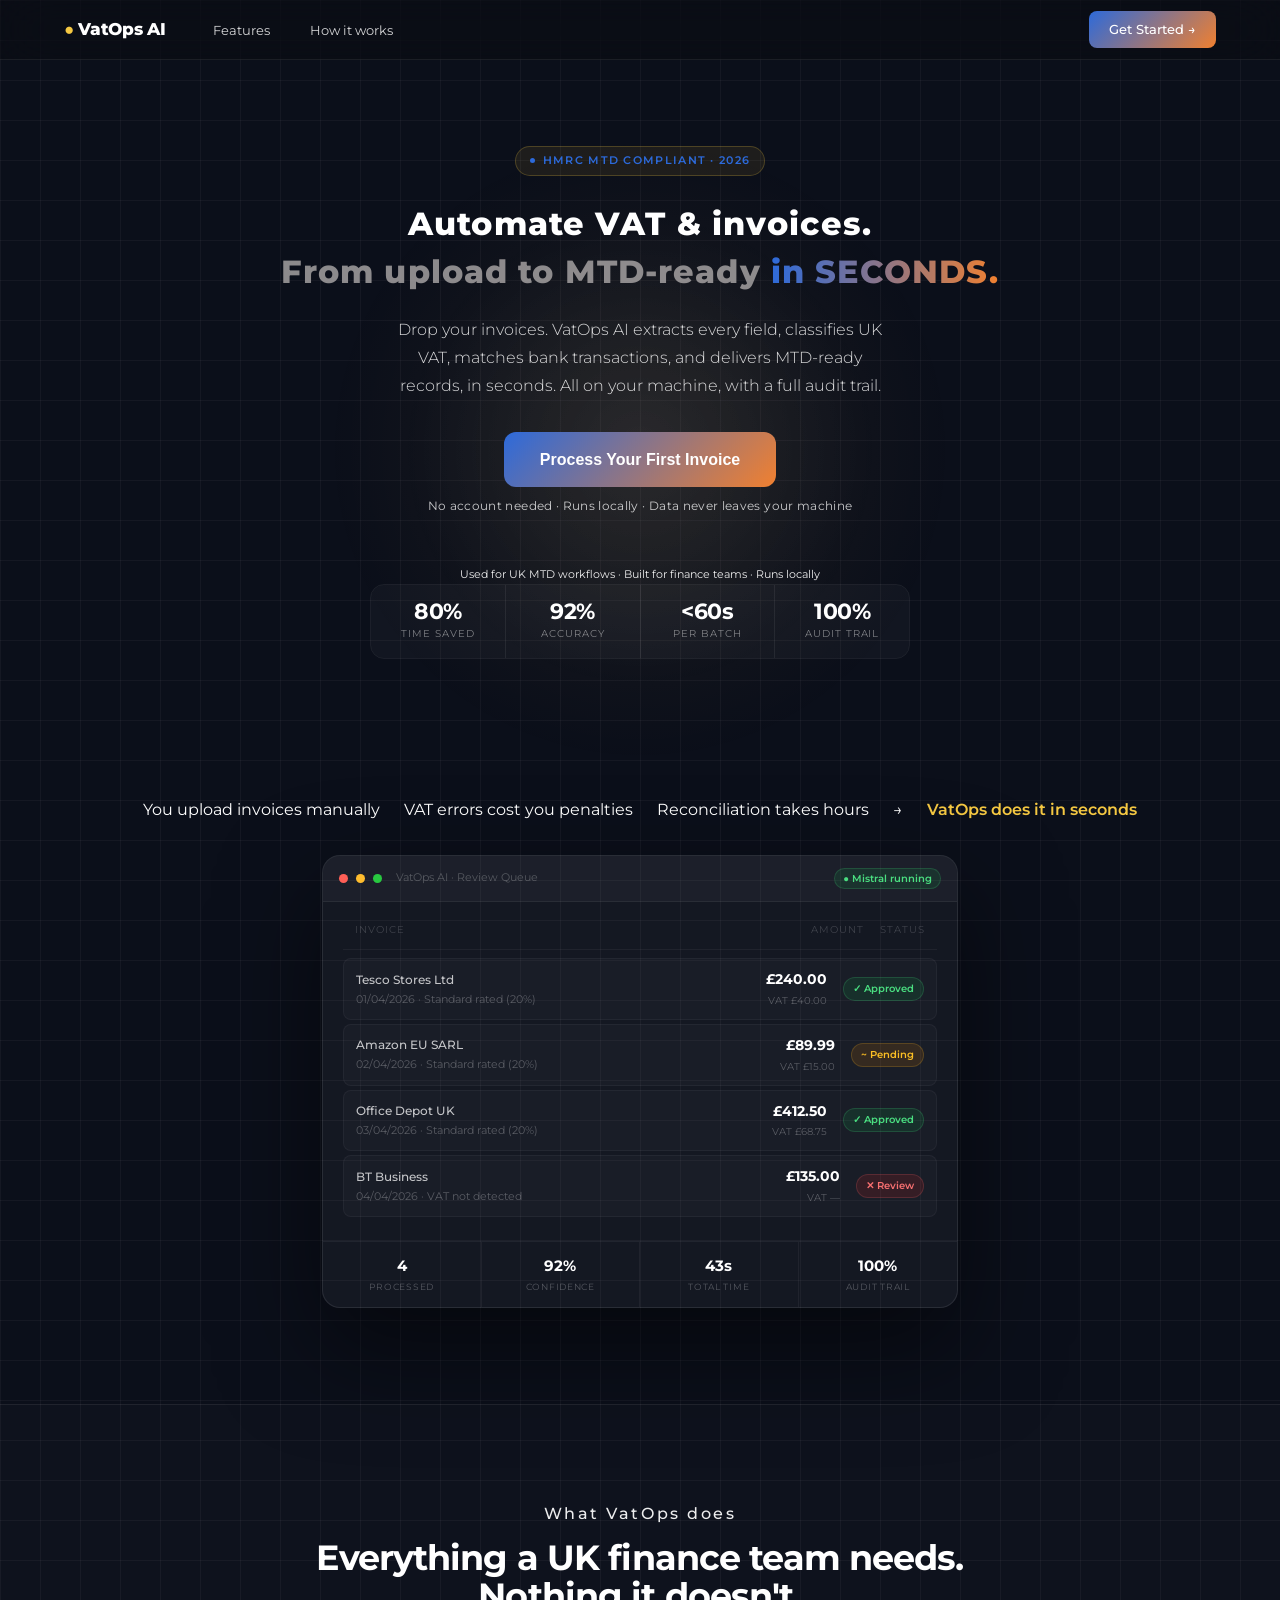
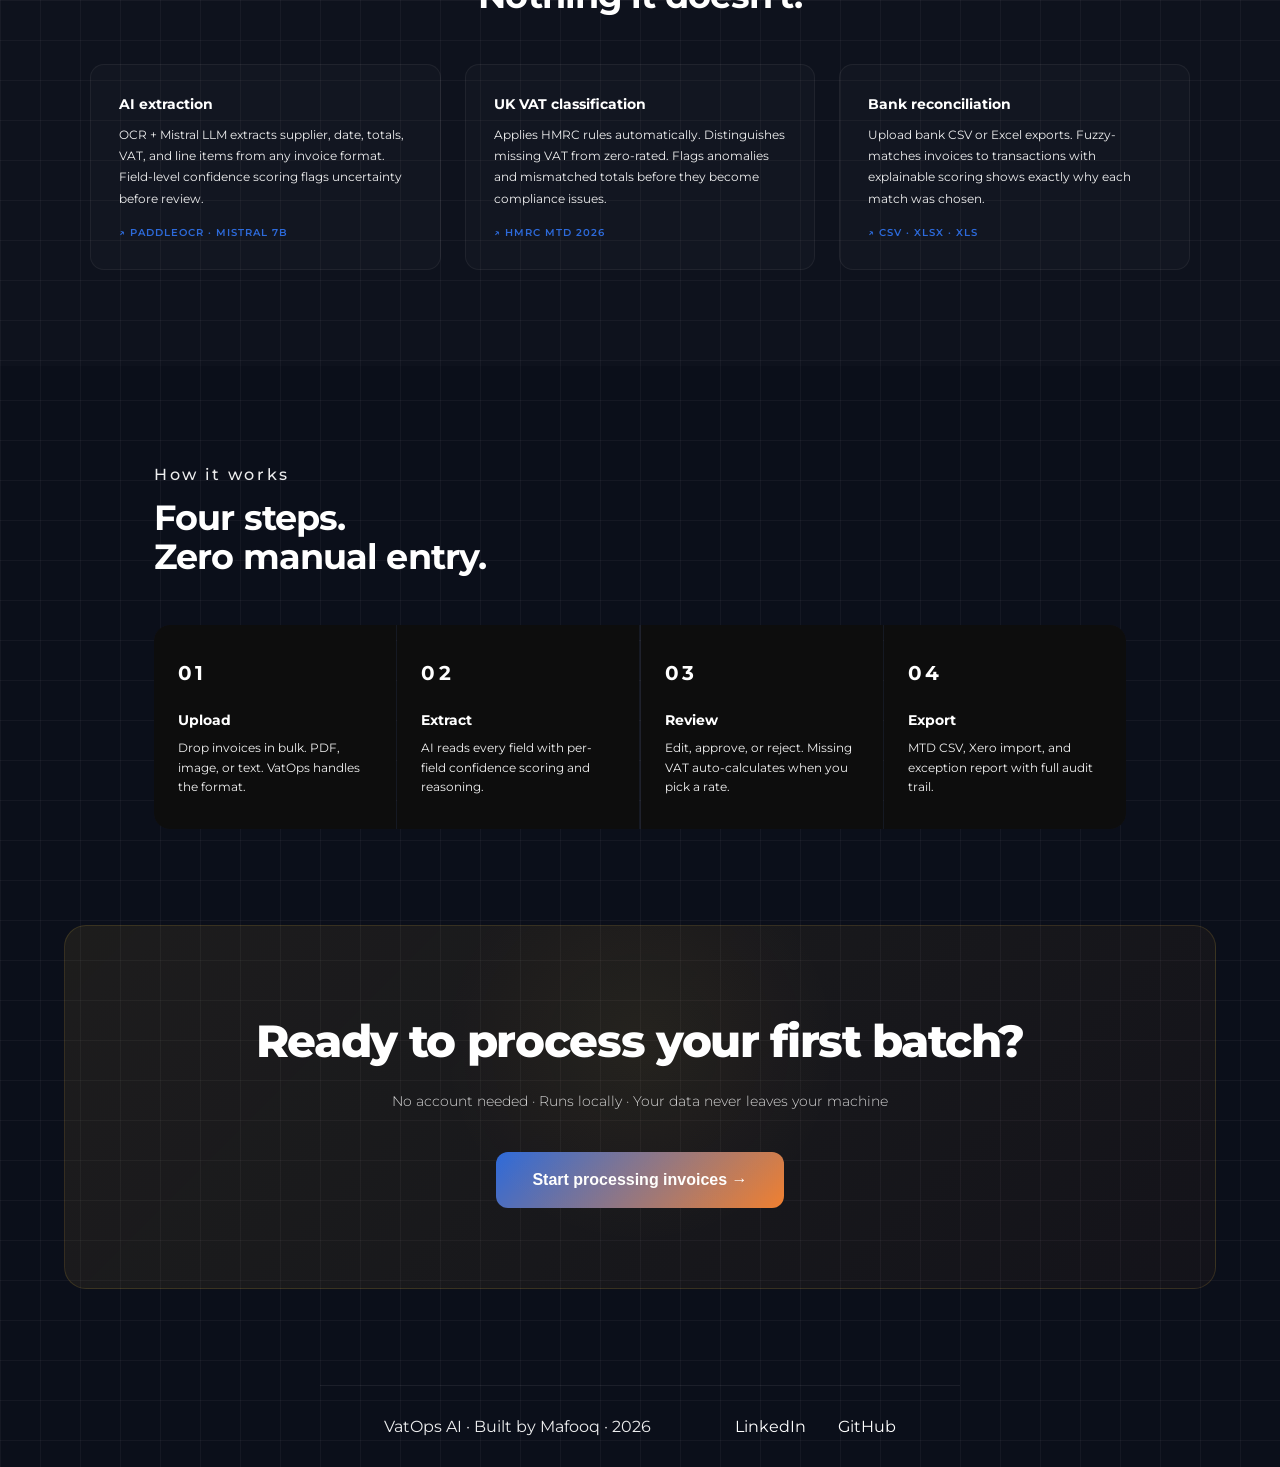
==== landing.html @ 7c0cc1fc "Update CTA links to production URL" ====
<!DOCTYPE html>
<html lang="en">
<head>
<meta charset="UTF-8">
<meta name="viewport" content="width=device-width, initial-scale=1.0">
<title>VatOps AI — UK MTD Invoice Processing</title>
<link rel="preconnect" href="https://fonts.googleapis.com">
<link href="https://fonts.googleapis.com/css2?family=Montserrat:wght@400;600;700;800&family=DM+Sans:wght@300;400;500&display=swap" rel="stylesheet">
<style>
*, *::before, *::after { box-sizing: border-box; margin: 0; padding: 0; }

:root {
    --blue: #2d6ada;
    --orange: #f08030;
    --white: #ffffff;
    --bg: #080808;
    --text-muted: rgba(255, 255, 255, 0.822);
    --text-dim: rgba(240, 182, 182, 0.45);
    --border: rgba(255,255,255,0.07);
    --surface: rgba(255,255,255,0.03);
}

html { scroll-behavior: smooth; }

body {
    font-family: 'Montserrat', sans-serif;
    background: var(--bg);
    color: var(--white);
    overflow-x: hidden;
    line-height: 1.6;
}
.orb {
    position: fixed; border-radius: 50%;
    pointer-events: none; z-index: 0;
    animation: orbdrift 14s ease-in-out infinite alternate;
}
.orb-1 {
    width: 700px; height: 700px;
    background: radial-gradient(circle, rgba(245,200,66,0.07) 0%, transparent 70%);
    top: -200px; right: -100px;
}
.orb-2 {
    width: 500px; height: 500px;
    background: radial-gradient(circle, rgba(80,160,255,0.04) 0%, transparent 70%);
    bottom: -150px; left: -100px;
    animation-delay: 6s; animation-direction: alternate-reverse;
}
@keyframes orbdrift {
    from { transform: translate(0,0) scale(1); }
    to   { transform: translate(25px,15px) scale(1.04); }
}

/* Navbar */
nav {
    position: fixed; top: 0; left: 0; right: 0; z-index: 999;
    height: 60px;
    display: flex; align-items: center;
    padding: 0 4rem;
    background: rgba(8, 8, 8, 0.267);
    backdrop-filter: blur(28px);
    border-bottom: 1px solid var(--border);
}
.nav-logo {
    font-family: 'Montserrat', sans-serif;
    font-size: 1.05rem; font-weight: 800;
    color: var(--white); text-decoration: none;
    letter-spacing: -0.02em;
}
.nav-links {
    display: flex; gap: 2.5rem;
    margin-left: 3rem;
    list-style: none;
}
.nav-links a {
    font-size: 0.82rem; color: var(--text-muted);
    text-decoration: none; transition: color 0.2s;
    position: relative;
}
.nav-links a:hover { color: var(--white); }
.nav-cta {
    margin-left: auto;
    display: inline-flex; align-items: center; gap: 8px;
    font-family: 'Montserrat', sans-serif;
    color: var(--white); text-decoration: none;
    font-size: 0.82rem; font-weight: 500;
    background: linear-gradient(135deg, var(--blue), var(--orange));
    border: none; border-radius: 8px;
    padding: 8px 20px; cursor: pointer;
    transition: background 0.18s, transform 0.15s;
    text-decoration: none;
}
.nav-cta:hover { background: var(--blue); transform: translateY(-1px); }

body {
    background-color: #0b0f1a;
    background-image:
        linear-gradient(rgba(255,255,255,0.04) 1px, transparent 1px),
        linear-gradient(90deg, rgba(255,255,255,0.04) 1px, transparent 1px);
    background-size: 40px 40px;
}
body::before {
    content: "";
    position: fixed;
    inset: 0;
    background: radial-gradient(
        circle at 50% 50%,
        rgba(255, 200, 100, 0.08),
        transparent 40%
    );
    pointer-events: none;
}

@keyframes moveGrid {
    from {
        background-position: 0 0, 0 0;
    }
    to {
        background-position: 50px 50px, 50px 50px;
    }
}

.trust {
    font-size: 0.7rem;
    color: rgba(255,255,255,0.35);
    margin-top: 8px;
}

/* Hero */
.hero {
    position: relative; z-index: 1;
    min-height: 85vh;
    display: flex; flex-direction: column;
    align-items: center; justify-content: center;
    text-align: center;
    padding: 100px 2rem 60px;
    max-width: 900px; margin: 0 auto;
}

body::after {
    content: "";
    position: fixed;
    inset: 0;
    background: radial-gradient(
        600px circle at var(--x, 50%) var(--y, 50%),
        rgba(255,255,255,0.06),
        transparent 40%
    );
    pointer-events: none;
    z-index: 0;
}

.badge {
    display: inline-flex; align-items: center; gap: 8px;
    font-size: 0.68rem; font-weight: 600;
    color: var(--blue); text-transform: uppercase; letter-spacing: 0.12em;
    background: rgba(245,200,66,0.08);
    border: 1px solid rgba(245,200,66,0.22);
    padding: 5px 14px; border-radius: 999px;
    margin-bottom: 1.5rem;
    animation: fadeup 0.5s ease both;
}
.badge-dot {
    width: 5px; height: 5px; border-radius: 50%;
    background: var(--blue);
    animation: pulse 2s ease infinite;
}
@keyframes pulse { 0%,100%{opacity:1} 50%{opacity:0.2} }

h1 {
    font-family: 'Montserrat', sans-serif;
    font-size: clamp(1rem, 6vw, 2rem);
    font-weight: 800; line-height: 1.5;
    letter-spacing: 0.035em;
    margin-bottom: 1.25rem;
    animation: fadeup 0.5s 0.08s ease both;
}
h1 .muted { color: rgba(173, 169, 169, 0.795); }
h1 em {
    font-style: normal;
    background: linear-gradient(90deg, var(--blue) 0%, var(--orange) 100%);
    -webkit-background-clip: text; -webkit-text-fill-color: transparent;
    background-clip: text;
}

.sub {
    font-size: 1rem; font-weight: 300; line-height: 1.75;
    color: rgba(255, 255, 255, 0.836);
    max-width: 500px; margin: 0 auto 2rem;
    animation: fadeup 0.5s 0.14s ease both;
}

.cta-wrap {
    display: flex; flex-direction: column; align-items: center; gap: 10px;
    margin-bottom: 2.5rem;
    animation: fadeup 0.5s 0.2s ease both;
}
.cta-btn {
    display: inline-flex; align-items: center; gap: 10px;
    font-family: 'Syne', sans-serif;
    font-size: 1rem; font-weight: 600;
    background: linear-gradient(135deg, var(--blue), var(--orange));
    color: #ffffff; border: none; border-radius: 12px;
    padding: 15px 36px; cursor: pointer;
    transition: transform 0.18s, box-shadow 0.18s;
    text-decoration: none;
}
.cta-btn:hover {
    transform: translateY(-2px);
    box-shadow: 0 8px 40px rgba(245,200,66,0.28);
}
.cta-hint {
    font-size: 0.73rem;
    color: rgba(255, 255, 255, 0.767);
    letter-spacing: 0.03em;
}

/* Metrics */
.metrics {
    display: flex; gap: 0;
    border: 1px solid var(--border);
    border-radius: 14px; overflow: hidden;
    max-width: 540px; width: 100%;
    animation: fadeup 0.5s 0.28s ease both;
}
.metric {
    flex: 1; padding: 1rem 0.5rem; text-align: center;
    border-right: 1px solid var(--border);
    background: var(--surface);
}
.metric:last-child { border-right: none; }
.metric-val {
    font-family: 'Montserrat', sans-serif;
    font-size: 1.35rem; font-weight: 700;
    letter-spacing: -0.025em; line-height: 1;
}
.metric-lbl {
    font-size: 0.6rem; color: rgba(255,255,255,0.45);
    text-transform: uppercase; letter-spacing: 0.1em; margin-top: 4px;
}

@keyframes fadeup {
    from { opacity: 0; transform: translateY(16px); }
    to   { opacity: 1; transform: translateY(0); }
}

/* Preview card */
.preview-wrap {
    position: relative; z-index: 1;
    max-width: 700px; margin: 0 auto;
    padding: 0 2rem 6rem;
    animation: fadeup 0.5s 0.34s ease both;
}
.preview {
    background: rgba(255,255,255,0.04);
    border: 1px solid rgba(255,255,255,0.09);
    border-radius: 18px; overflow: hidden;
    box-shadow: 0 40px 100px rgba(0,0,0,0.5);
}
.preview-bar {
    background: rgba(255,255,255,0.03);
    border-bottom: 1px solid rgba(255,255,255,0.06);
    padding: 12px 16px;
    display: flex; align-items: center; gap: 8px;
}
.win-dot { width: 9px; height: 9px; border-radius: 50%; display: inline-block; }
.preview-title { font-size: 0.7rem; color: rgba(255,255,255,0.25); margin-left: 6px; }
.preview-pill {
    margin-left: auto; font-size: 0.6rem; font-weight: 600;
    background: rgba(22,163,74,0.15); color: #4ade80;
    border: 1px solid rgba(74,222,128,0.18);
    padding: 2px 8px; border-radius: 999px;
}
.preview-body { padding: 1.25rem 1.25rem 0.5rem; }
.preview-head {
    display: grid; grid-template-columns: 1fr auto auto; gap: 1rem;
    font-size: 0.6rem; color: rgba(255,255,255,0.18);
    text-transform: uppercase; letter-spacing: 0.1em;
    padding: 0 0.75rem 0.75rem;
    border-bottom: 1px solid rgba(255,255,255,0.05);
    margin-bottom: 0.5rem;
}
.inv-row {
    display: grid; grid-template-columns: 1fr auto auto; gap: 1rem;
    align-items: center; padding: 10px 12px;
    border-radius: 8px; margin-bottom: 4px;
    background: rgba(255,255,255,0.025);
    border: 1px solid rgba(255,255,255,0.045);
    opacity: 0;
    transform: translateY(10px);
    animation: fadeInRow 0.5s ease forwards;
}
.inv-name { font-size: 0.78rem; color: rgba(255,255,255,0.75); font-weight: 500; }
.inv-date { font-size: 0.66rem; color: rgba(255,255,255,0.28); margin-top: 2px; }
.inv-amt { font-family: 'Montserrat', sans-serif; font-size: 0.85rem; font-weight: 700; text-align: right; }
.inv-vat { font-size: 0.62rem; color: rgba(255,255,255,0.28); text-align: right; margin-top: 2px; }
.inv-badge { font-size: 0.62rem; font-weight: 600; padding: 3px 9px; border-radius: 999px; white-space: nowrap; }
.inv-row:nth-child(1) { animation-delay: 0.2s; }
.inv-row:nth-child(2) { animation-delay: 0.4s; }
.inv-row:nth-child(3) { animation-delay: 0.6s; }
.inv-row:nth-child(4) { animation-delay: 0.8s; }

@keyframes fadeInRow {
    to {
        opacity: 1;
        transform: translateY(0);
    }
}
.b-green { background: rgba(22,163,74,0.15); color: #4ade80; border: 1px solid rgba(74,222,128,0.18); }
.b-amber { background: rgba(217,119,6,0.15); color: #fbbf24; border: 1px solid rgba(251,191,36,0.18); }
.b-red   { background: rgba(220,38,38,0.15); color: #f87171; border: 1px solid rgba(248,113,113,0.18); }
.preview-stats {
    display: grid; grid-template-columns: repeat(4,1fr);
    border-top: 1px solid rgba(255,255,255,0.06);
    margin-top: 0.75rem;
}
.ps-item { padding: 12px 8px; text-align: center; border-right: 1px solid rgba(255,255,255,0.05); }
.ps-item:last-child { border-right: none; }
.ps-val { font-family: 'Montserrat', sans-serif; font-size: 0.95rem; font-weight: 700; }
.ps-lbl { font-size: 0.58rem; color: rgba(255,255,255,0.28); text-transform: uppercase; letter-spacing: 0.08em; margin-top: 2px; }

/* Section shared */
section { position: relative; z-index: 1; }

.sec-eyebrow {
    font-size: 0.65rem; color: rgba(255, 255, 255, 0.925);
    letter-spacing: 0.16em;
    margin-bottom: 0.75rem; display: block;
    font-size: medium; font-weight: 500;
}
.sec-title {
    font-family: 'Montserrat', sans-serif;
    font-size: clamp(1.6rem, 3vw, 2.2rem);
    font-weight: 700; letter-spacing: -0.025em;
    line-height: 1.1; margin-bottom: 3rem;
}

/* Features */
.features-section {
    border-top: 1px solid var(--border);
    background: rgba(255,255,255,0.015);
    padding: 6rem 4rem;
}
.features-inner {
    max-width: 1100px; margin: 0 auto;
    text-align: center;
}
.features-grid {
    display: grid; grid-template-columns: repeat(3,1fr);
    gap: 1.5rem; margin-top: 0;
}
.feat {
    padding: 1.75rem; text-align: left;
    border: 1px solid rgba(255,255,255,0.055);
    border-radius: 14px;
    background: rgba(255,255,255,0.02);
    transition: border-color 0.25s, background 0.25s;
}
.feat:hover {
    border-color: rgba(245,200,66,0.2);
    background: rgba(245,200,66,0.025);
}
.feat-title {
    font-family: 'Montserrat', sans-serif;
    font-size: 0.9rem; font-weight: 700;
    margin-bottom: 0.5rem;
}
.feat-desc { font-size: 0.78rem; color: rgba(255, 255, 255, 0.932); line-height: 1.7; }
.feat-tag {
    font-size: 0.62rem; font-weight: 600; color: var(--blue);
    text-transform: uppercase; letter-spacing: 0.1em;
    margin-top: 1rem; display: block;
}

/* Steps */
.steps-section {
    padding: 6rem 4rem;
    max-width: 1100px; margin: 0 auto;
}
.steps-grid {
    display: grid; grid-template-columns: repeat(4,1fr);
    gap: 1.5px;
    background: rgba(255,255,255,0.045);
    border-radius: 16px; overflow: hidden;
}
.step {
    background: #0d0d0d; padding: 2rem 1.5rem;
}
.step-n {
    font-size: 1.25rem; font-weight: 700;
    color: rgb(255, 255, 255);
    letter-spacing: 0.16em; text-transform: uppercase;
    margin-bottom: 1.25rem;
}
.step-title {
    font-family: 'Montserrat', sans-serif;
    font-size: 0.88rem; font-weight: 700;
    margin-bottom: 0.4rem;
}
.step-desc { font-size: 0.75rem; color: rgba(255, 255, 255, 0.945); line-height: 1.65; }

/* Bottom CTA */
.cta-section {
    margin: 0 4rem 6rem;
    border-radius: 22px;
    background: linear-gradient(135deg, rgba(245,200,66,0.08), rgba(240,128,48,0.04));
    border: 1px solid rgba(245,200,66,0.14);
    padding: 5rem 2rem; text-align: center;
    position: relative; z-index: 1; overflow: hidden;
}
.cta-section::before {
    content: '';
    position: absolute; top: -80px; left: 50%; transform: translateX(-50%);
    width: 400px; height: 400px; border-radius: 50%;
    background: radial-gradient(circle, rgba(245,200,66,0.06) 0%, transparent 70%);
    pointer-events: none;
}
.cta-title {
    font-family: 'Montserrat', sans-serif;
    font-size: clamp(1.8rem, 3.5vw, 2.8rem);
    font-weight: 800; letter-spacing: -0.03em;
    margin-bottom: 0.75rem; position: relative;
}
.cta-sub {
    font-size: 0.88rem; color: rgba(255, 255, 255, 0.815);
    margin-bottom: 2.5rem; font-weight: 300; position: relative;
}

/* Footer */
footer {
    border-top: 1px solid var(--border);
    padding: 1.75rem 4rem;
    display: flex; align-items: center; justify-content: space-between;
    font-size: 1rem; color: rgba(255, 255, 255, 0.925);
    position: relative; z-index: 1;
    margin-left: 50%; transform: translateX(-50%);
}
.footer-links { display: flex; gap: 2rem; }
.footer-links a { color: rgb(255, 255, 255); text-decoration: none; transition: color 0.2s; }
.footer-links a:hover { color: var(--white); }

.feat {
    transition: transform 0.25s ease, border-color 0.25s;
}

.feat:hover {
    transform: translateY(-6px);
}

.inv-row {
    transition: transform 0.2s ease, background 0.2s;
}

.inv-row:hover {
    transform: scale(1.02);
    background: rgba(255,255,255,0.05);
}

.pain-strip {
    display: flex;
    gap: 1.5rem;
    font-weight: 400;
    justify-content: center;
    align-items: center;
    flex-wrap: wrap;
    font-size: 1rem;
    color: rgb(255, 255, 255);
    margin: 2rem 0;
}

.pain-strip .solution {
    color: #f5c842;
    font-weight: 600;
}

.trust {
    font-size: 0.7rem;
    color: rgba(255, 255, 255, 0.925);
    margin-top: 10px;
    text-align: center;
}

.hidden {
    opacity: 0;
    transform: translateY(20px);
    transition: all 0.6s ease;
}

.show {
    opacity: 1;
    transform: translateY(0);
}
/* Remove gap above topbar */
.main .block-container {
    padding-top: 0 !important;
    padding-left: 0 !important;
    padding-right: 0 !important;
    padding-bottom: 0 !important;
}
/* Fix content area background bleeding */
.app-content {
    html, body, [class*="css"] {
    font-family: 'DM Sans', sans-serif;
    background: #f7f6f3;
    color: #0f0f0f;
}
}
/* Nav buttons row — remove Streamlit column gaps */
[data-testid="stHorizontalBlock"] {
    gap: 0.5rem !important;
    padding: 0.5rem 1rem !important;
    background: rgba(247,246,243,0.95) !important;
    border-bottom: 1px solid rgba(0,0,0,0.06) !important;
}

</style>
</head>
<body>

<!-- NAVBAR -->
<nav>
    <a class="nav-logo" href="#"><span style="color:#f5c842">●</span> VatOps AI</a>
    <ul class="nav-links">
        <li><a href="#features">Features</a></li>
        <li><a href="#how">How it works</a></li>
    </ul>
    <a class="nav-cta" href="https://mafooq-vatops-ai.hf.space/app?go=start">Get Started &rarr;</a>
</nav>

<!-- HERO -->
<div class="hero">
    <div class="badge">
        <span class="badge-dot"></span>
        HMRC MTD Compliant &middot; 2026
    </div>
    <h1>
        Automate VAT & invoices.<br>
        <span class="muted">From upload to MTD-ready</span>
        <em> in SECONDS.</em>
    </h1>
    <p class="sub">
        Drop your invoices. VatOps AI extracts every field,
        classifies UK VAT, matches bank transactions, and
        delivers MTD-ready records, in seconds. All on your machine, with a full audit trail.
    </p>
    <div class="cta-wrap">
        <a class="cta-btn" href="https://mafooq-vatops-ai.hf.space/app?go=start">
            Process Your First Invoice
        </a>
        <span class="cta-hint">No account needed &middot; Runs locally &middot; Data never leaves your machine</span>
    </div>
    <div class="trust">
        Used for UK MTD workflows · Built for finance teams · Runs locally
    </div>

    <div class="metrics">
        <div class="metric"><div class="metric-val">80%</div><div class="metric-lbl">Time saved</div></div>
        <div class="metric"><div class="metric-val">92%</div><div class="metric-lbl">Accuracy</div></div>
        <div class="metric"><div class="metric-val">&lt;60s</div><div class="metric-lbl">Per batch</div></div>
        <div class="metric"><div class="metric-val">100%</div><div class="metric-lbl">Audit trail</div></div>
    </div>
</div>

<div class="pain-strip">
    <div>You upload invoices manually</div>
    <div>VAT errors cost you penalties</div>
    <div>Reconciliation takes hours</div>
    <div class="arrow">→</div>
    <div class="solution">VatOps does it in seconds</div>
</div>

<!-- PREVIEW CARD -->
<div class="preview-wrap">
    <div class="preview">
        <div class="preview-bar">
            <span class="win-dot" style="background:#ff5f57"></span>
            <span class="win-dot" style="background:#febc2e"></span>
            <span class="win-dot" style="background:#28c840"></span>
            <span class="preview-title">VatOps AI &middot; Review Queue</span>
            <span class="preview-pill">&#9679; Mistral running</span>
        </div>
        <div class="preview-body">
            <div class="preview-head">
                <span>Invoice</span><span>Amount</span><span>Status</span>
            </div>
            <div class="inv-row">
                <div><div class="inv-name">Tesco Stores Ltd</div><div class="inv-date">01/04/2026 &middot; Standard rated (20%)</div></div>
                <div><div class="inv-amt">&pound;240.00</div><div class="inv-vat">VAT &pound;40.00</div></div>
                <span class="inv-badge b-green">&#10003; Approved</span>
            </div>
            <div class="inv-row">
                <div><div class="inv-name">Amazon EU SARL</div><div class="inv-date">02/04/2026 &middot; Standard rated (20%)</div></div>
                <div><div class="inv-amt">&pound;89.99</div><div class="inv-vat">VAT &pound;15.00</div></div>
                <span class="inv-badge b-amber">~ Pending</span>
            </div>
            <div class="inv-row">
                <div><div class="inv-name">Office Depot UK</div><div class="inv-date">03/04/2026 &middot; Standard rated (20%)</div></div>
                <div><div class="inv-amt">&pound;412.50</div><div class="inv-vat">VAT &pound;68.75</div></div>
                <span class="inv-badge b-green">&#10003; Approved</span>
            </div>
            <div class="inv-row">
                <div><div class="inv-name">BT Business</div><div class="inv-date">04/04/2026 &middot; VAT not detected</div></div>
                <div><div class="inv-amt">&pound;135.00</div><div class="inv-vat">VAT &mdash;</div></div>
                <span class="inv-badge b-red">&#10005; Review</span>
            </div>
        </div>
        <div class="preview-stats">
            <div class="ps-item"><div class="ps-val">4</div><div class="ps-lbl">Processed</div></div>
            <div class="ps-item"><div class="ps-val">92%</div><div class="ps-lbl">Confidence</div></div>
            <div class="ps-item"><div class="ps-val">43s</div><div class="ps-lbl">Total time</div></div>
            <div class="ps-item"><div class="ps-val">100%</div><div class="ps-lbl">Audit trail</div></div>
        </div>
    </div>
</div>

<!-- FEATURES -->
<section id="features" class="features-section">
    <div class="features-inner">
        <span class="sec-eyebrow">What VatOps does</span>
        <div class="sec-title">Everything a UK finance team needs.<br>Nothing it doesn't.</div>
        <div class="features-grid">
            <div class="feat">
                <div class="feat-title">AI extraction</div>
                <div class="feat-desc">OCR + Mistral LLM extracts supplier, date, totals, VAT, and line items from any invoice format. Field-level confidence scoring flags uncertainty before review.</div>
                <span class="feat-tag">&#8599; PaddleOCR &middot; Mistral 7B</span>
            </div>
            <div class="feat">
                <div class="feat-title">UK VAT classification</div>
                <div class="feat-desc">Applies HMRC rules automatically. Distinguishes missing VAT from zero-rated. Flags anomalies and mismatched totals before they become compliance issues.</div>
                <span class="feat-tag">&#8599; HMRC MTD 2026</span>
            </div>
            <div class="feat">
                <div class="feat-title">Bank reconciliation</div>
                <div class="feat-desc">Upload bank CSV or Excel exports. Fuzzy-matches invoices to transactions with explainable scoring shows exactly why each match was chosen.</div>
                <span class="feat-tag">&#8599; CSV &middot; XLSX &middot; XLS</span>
            </div>
        </div>
    </div>
</section>

<!-- STEPS -->
<section id="how">
    <div class="steps-section">
        <span class="sec-eyebrow">How it works</span>
        <div class="sec-title">Four steps.<br>Zero manual entry.</div>
        <div class="steps-grid">
            <div class="step"><div class="step-n">01</div><div class="step-title">Upload</div><div class="step-desc">Drop invoices in bulk. PDF, image, or text. VatOps handles the format.</div></div>
            <div class="step"><div class="step-n">02</div><div class="step-title">Extract</div><div class="step-desc">AI reads every field with per-field confidence scoring and reasoning.</div></div>
            <div class="step"><div class="step-n">03</div><div class="step-title">Review</div><div class="step-desc">Edit, approve, or reject. Missing VAT auto-calculates when you pick a rate.</div></div>
            <div class="step"><div class="step-n">04</div><div class="step-title">Export</div><div class="step-desc">MTD CSV, Xero import, and exception report with full audit trail.</div></div>
        </div>
    </div>
</section>

<!-- BOTTOM CTA -->
<div class="cta-section">
    <div class="cta-title">Ready to process your first batch?</div>
    <div class="cta-sub">No account needed &middot; Runs locally &middot; Your data never leaves your machine</div>
    <a class="cta-btn" href="/app?go=start">
        Start processing invoices &rarr;
    </a>
</div>

<!-- FOOTER -->
<footer>
    <span>VatOps AI &middot; Built by Mafooq &middot; 2026</span>
    <div class="footer-links">
        <a href="https://linkedin.com/in/-mafooq" target="_blank">LinkedIn</a>
        <a href="https://github.com/s-mafooq/s-mafooq" target="_blank">GitHub</a>
    </div>
</footer>


<script>
document.addEventListener("mousemove", (e) => {
    document.body.style.setProperty("--x", e.clientX + "px");
    document.body.style.setProperty("--y", e.clientY + "px");
});

const observer = new IntersectionObserver((entries) => {
    entries.forEach(entry => {
        if (entry.isIntersecting) entry.target.classList.add("show");
    });
});
document.querySelectorAll(".feat, .step").forEach(el => {
    el.classList.add("hidden");
    observer.observe(el);
});
</script>
</body>
</html>
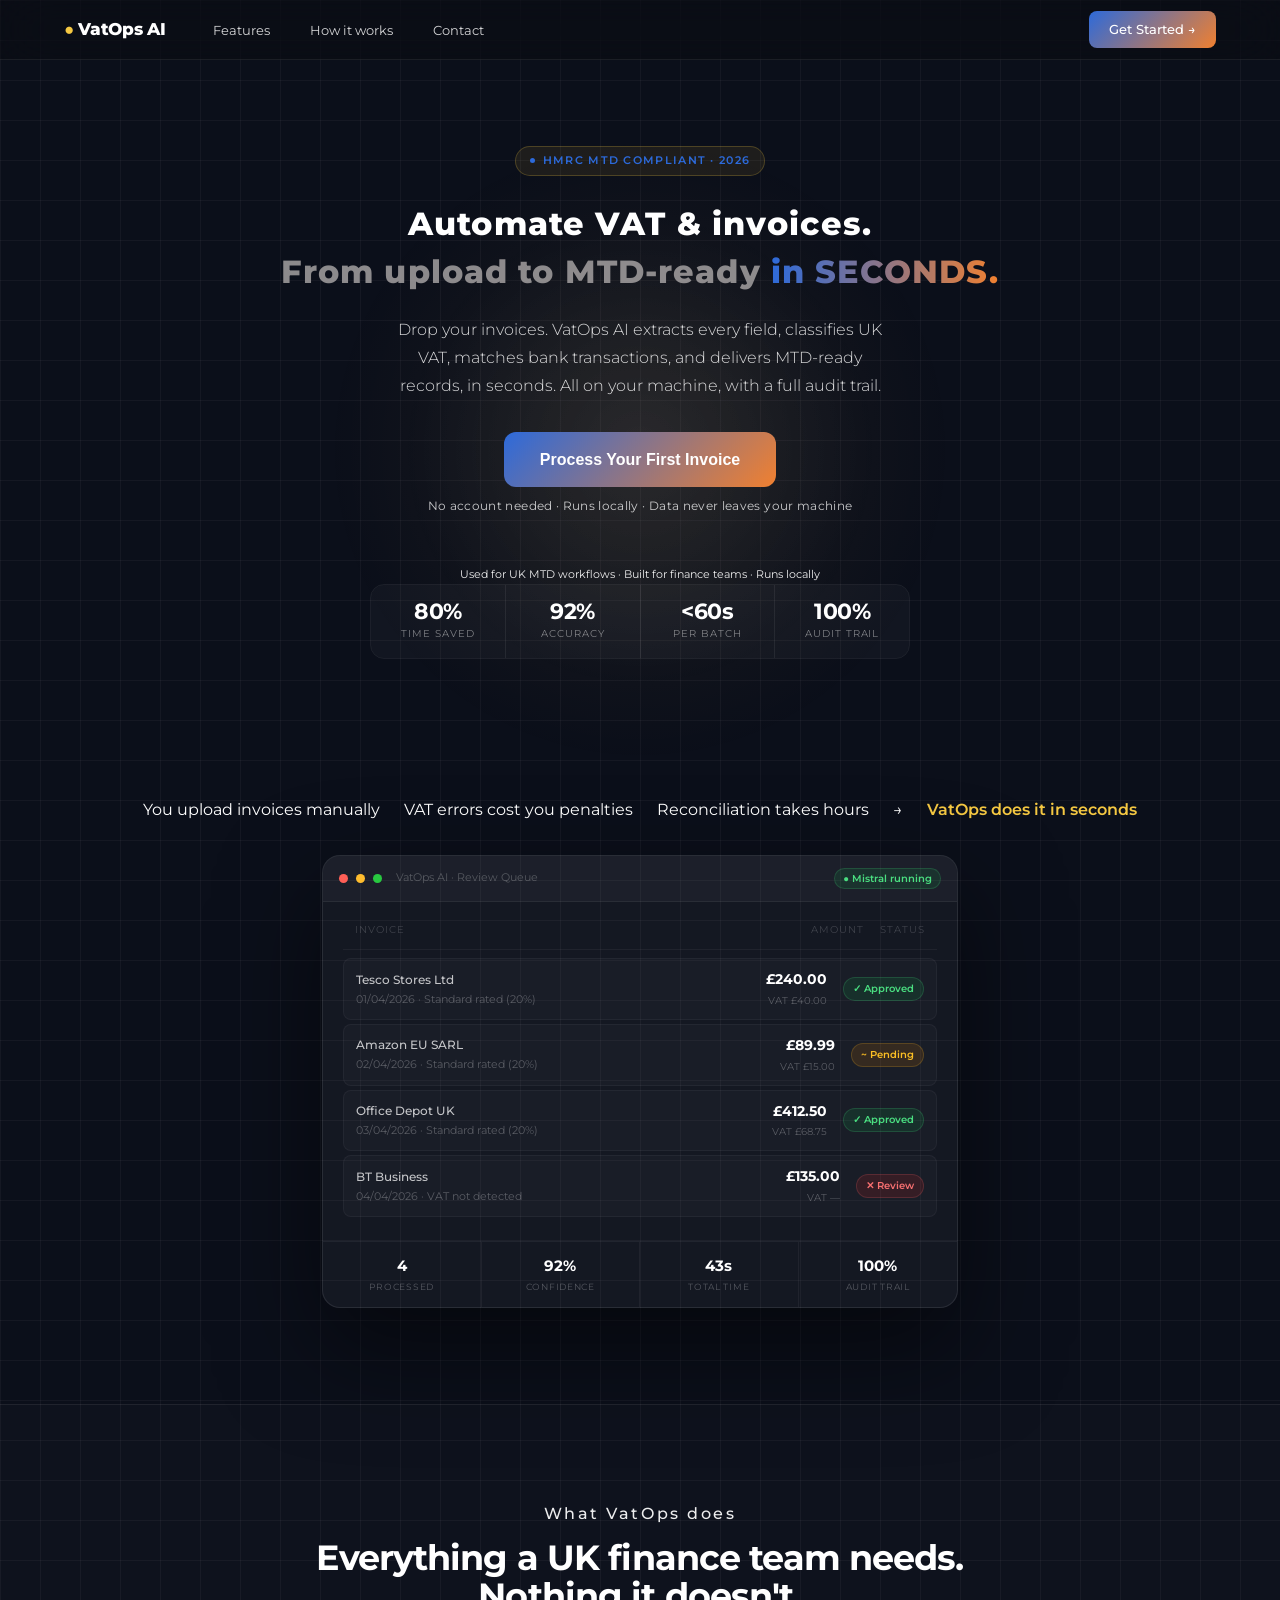
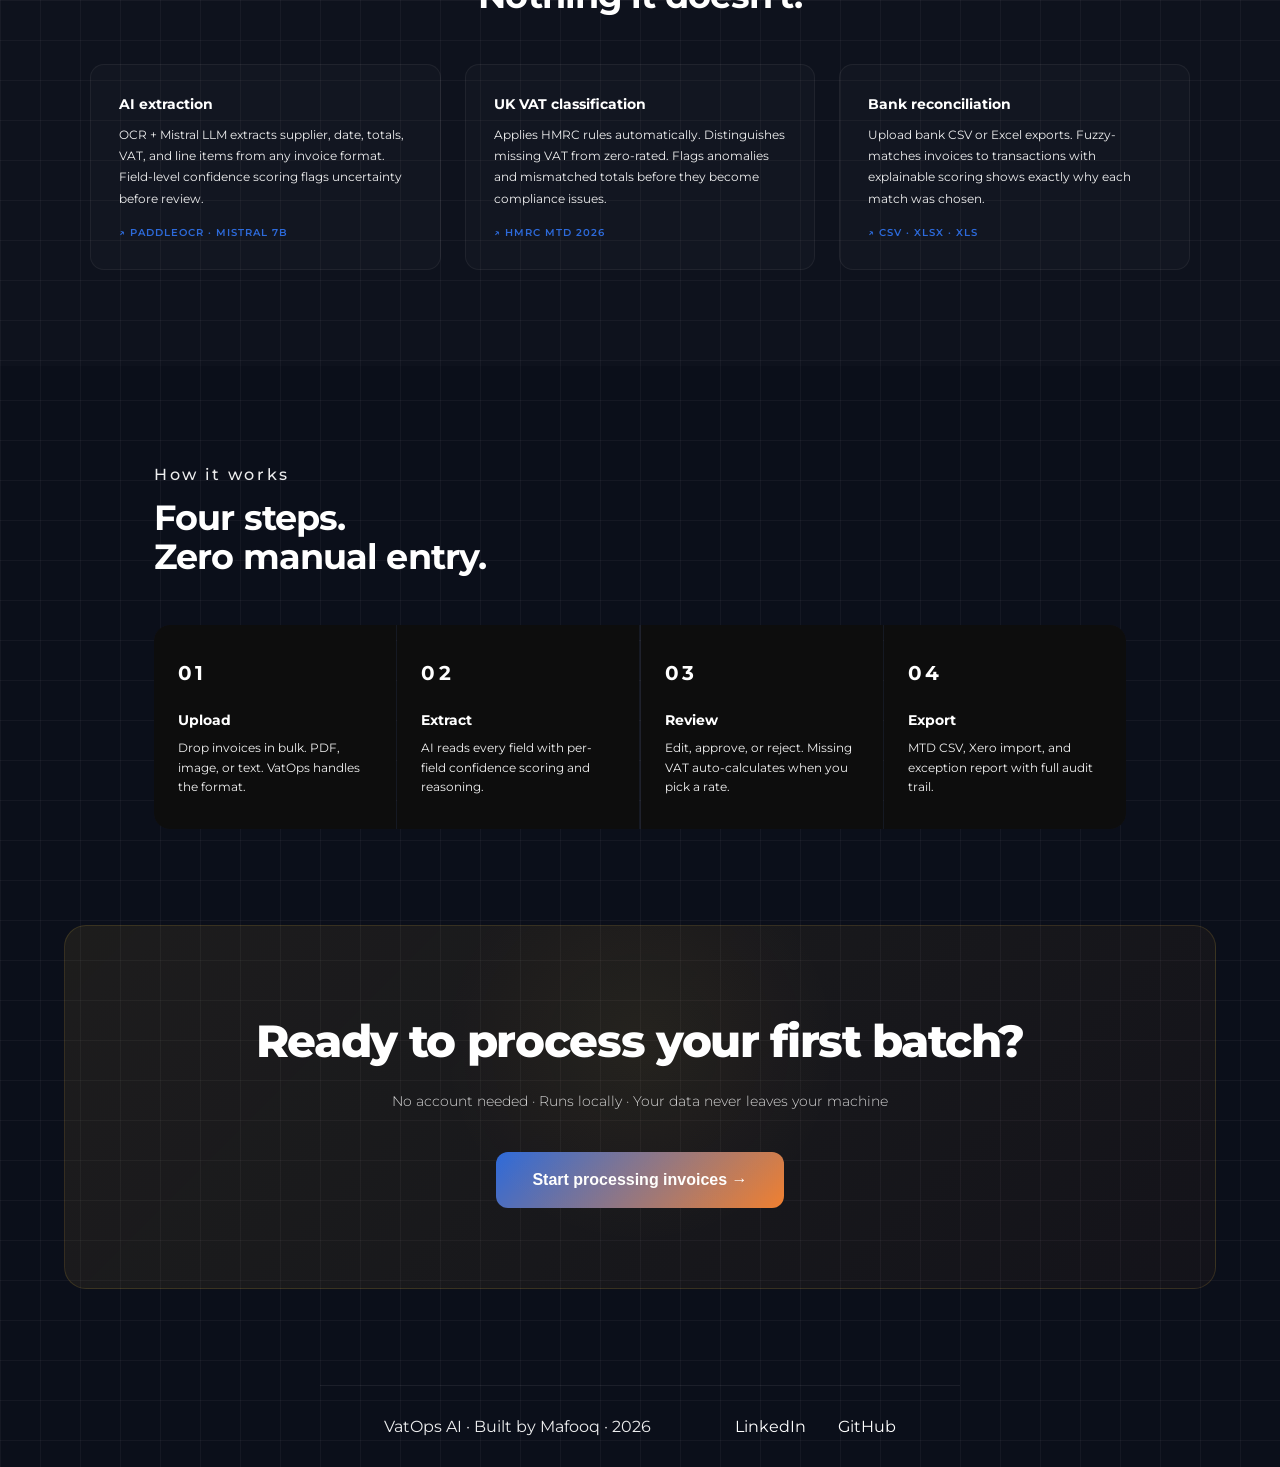
==== commit 149959ef: "Add contact link to landing nav" ====
--- a/landing.html
+++ b/landing.html
@@ -520,9 +520,10 @@
 <nav>
     <a class="nav-logo" href="#"><span style="color:#f5c842">●</span> VatOps AI</a>
     <ul class="nav-links">
-        <li><a href="#features">Features</a></li>
-        <li><a href="#how">How it works</a></li>
-    </ul>
+    <li><a href="#features">Features</a></li>
+    <li><a href="#how">How it works</a></li>
+    <li><a href="https://mafooq-vatops-ai.hf.space/app?view=contact">Contact</a></li>
+</ul>
     <a class="nav-cta" href="https://mafooq-vatops-ai.hf.space/app?go=start">Get Started &rarr;</a>
 </nav>
 
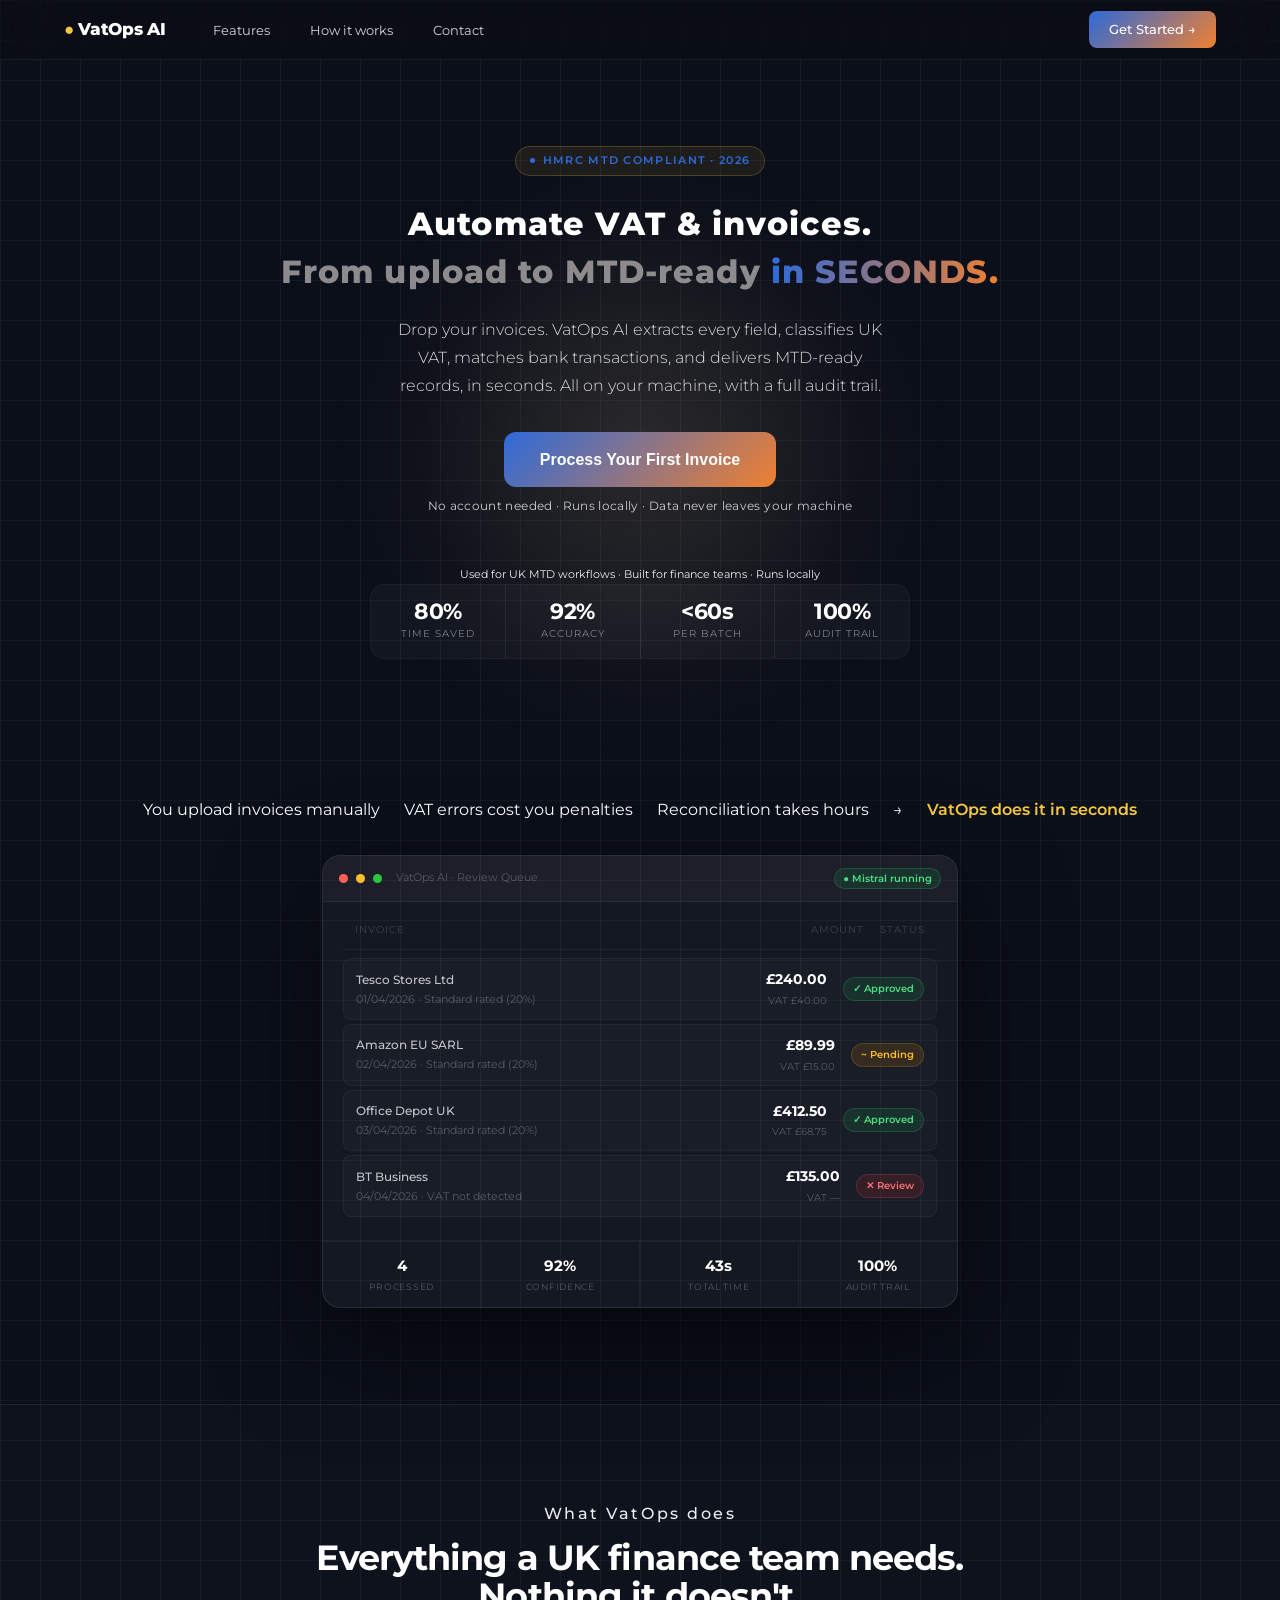
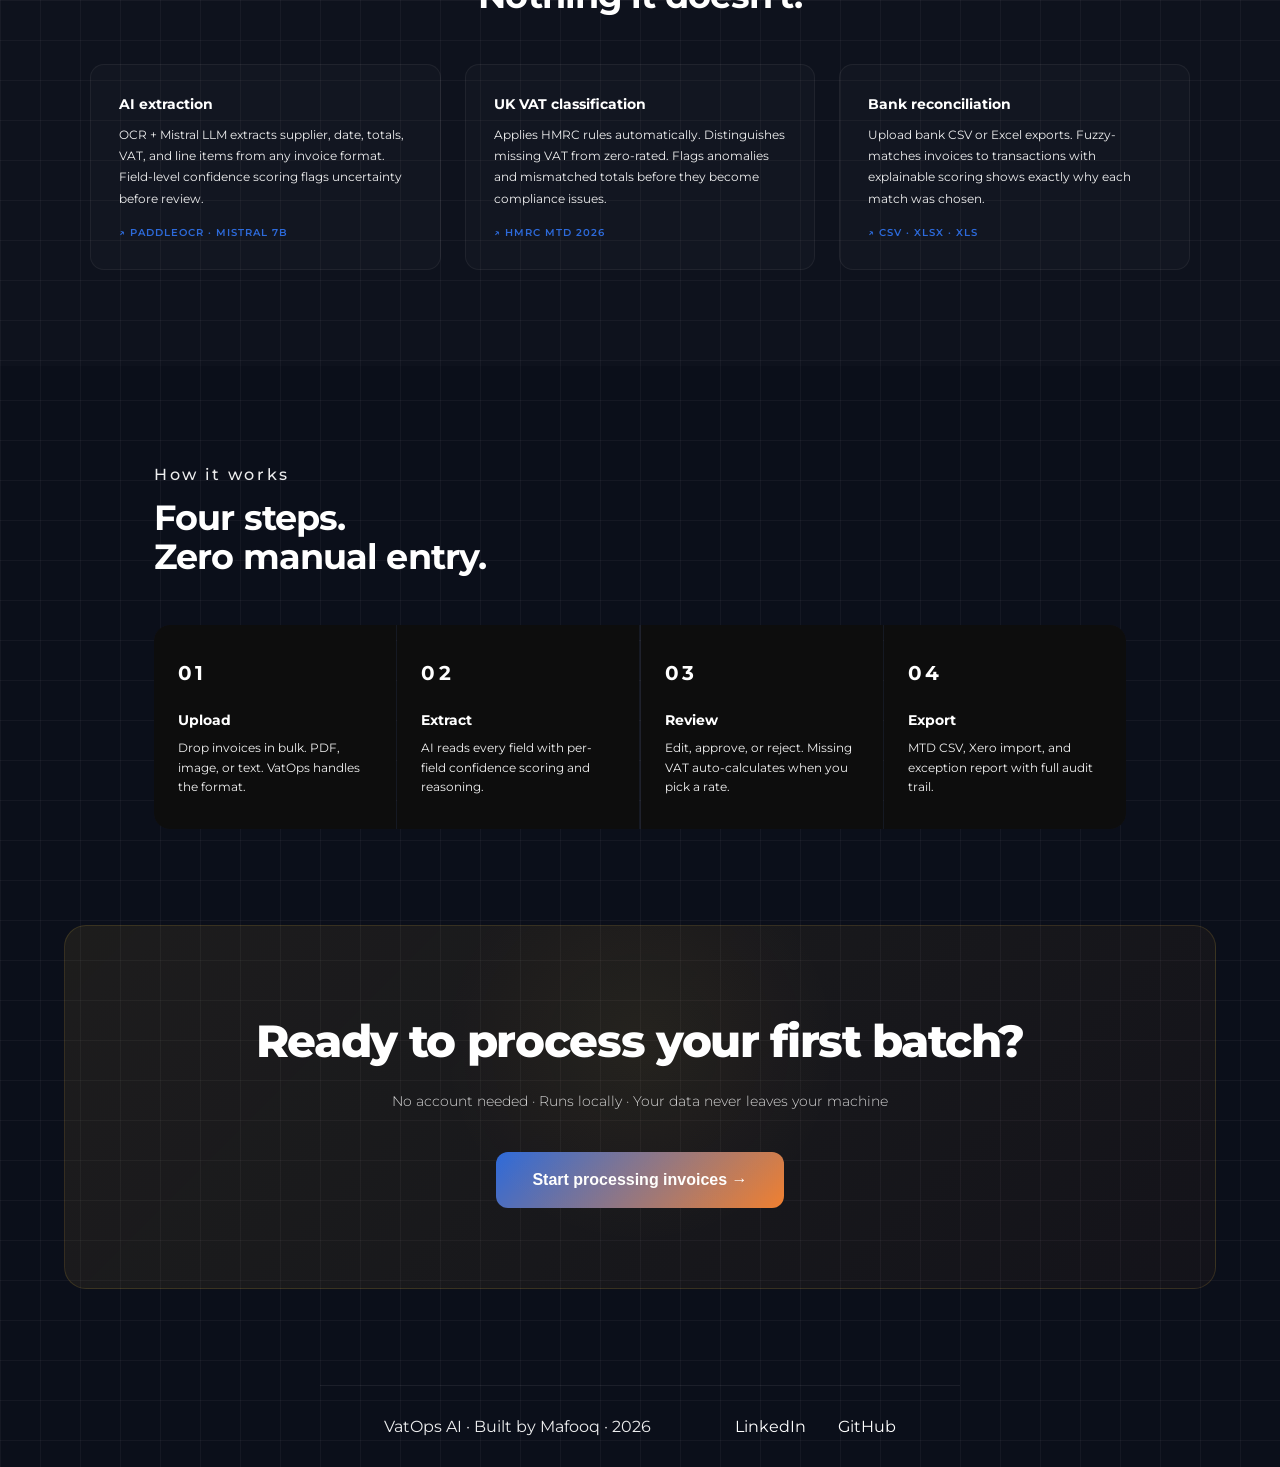
==== commit 38be454c: "Mobile responsive landing page" ====
--- a/landing.html
+++ b/landing.html
@@ -510,6 +510,68 @@
     padding: 0.5rem 1rem !important;
     background: rgba(247,246,243,0.95) !important;
     border-bottom: 1px solid rgba(0,0,0,0.06) !important;
+}
+
+/* ── Mobile responsive ── */
+@media (max-width: 640px) {
+    nav {
+        padding: 0 1.25rem;
+        flex-wrap: nowrap;
+        overflow-x: auto;
+        height: auto;
+        min-height: 60px;
+        gap: 0.5rem;
+    }
+    .nav-logo { font-size: 0.9rem; flex-shrink: 0; }
+    .nav-links {
+        display: none;
+    }
+    .nav-cta {
+        margin-left: auto;
+        flex-shrink: 0;
+        font-size: 0.78rem;
+        padding: 7px 14px;
+        white-space: nowrap;
+    }
+
+    .hero {
+        padding: 80px 1.25rem 40px;
+        min-height: auto;
+    }
+    h1 { font-size: clamp(1.8rem, 8vw, 3rem); }
+    .sub { font-size: 0.9rem; }
+    .cta-btn { font-size: 0.9rem; padding: 13px 24px; width: 100%; justify-content: center; }
+
+    .metrics {
+        max-width: 100%;
+        grid-template-columns: repeat(2, 1fr);
+        display: grid;
+        border-radius: 12px;
+    }
+    .metric { border-right: none; border-bottom: 1px solid var(--border); }
+    .metric:nth-child(odd) { border-right: 1px solid var(--border); }
+    .metric:nth-last-child(-n+2) { border-bottom: none; }
+
+    .preview-wrap { padding: 0 1rem 3rem; }
+
+    .features-section { padding: 3rem 1.25rem; }
+    .features-grid { grid-template-columns: 1fr; gap: 1rem; }
+
+    .steps-section { padding: 3rem 1.25rem; }
+    .steps-grid { grid-template-columns: 1fr 1fr; }
+
+    .cta-section { margin: 0 1rem 3rem; padding: 2.5rem 1.25rem; }
+    .cta-title { font-size: 1.5rem; }
+
+    footer {
+        padding: 1.5rem 1.25rem;
+        flex-direction: column;
+        gap: 1rem;
+        text-align: center;
+        margin-left: 0;
+        transform: none;
+    }
+    .footer-links { justify-content: center; }
 }
 
 </style>
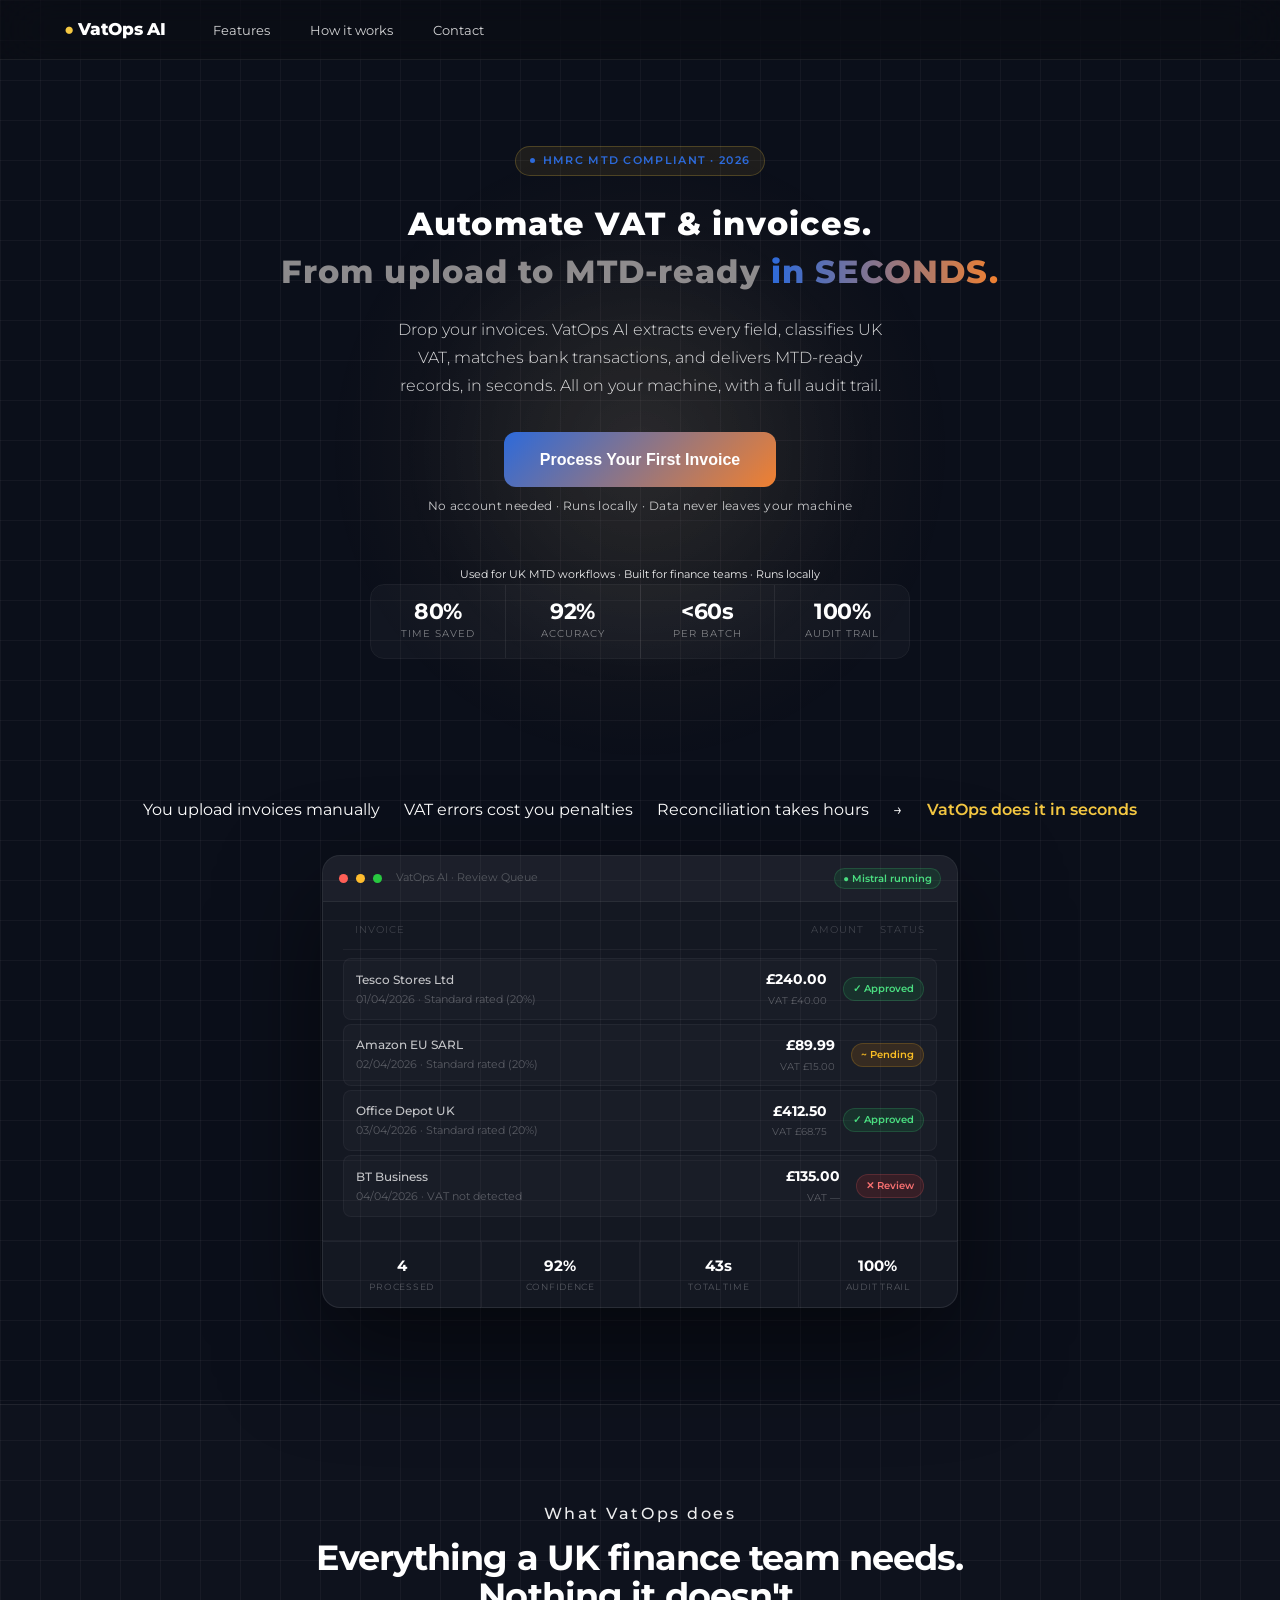
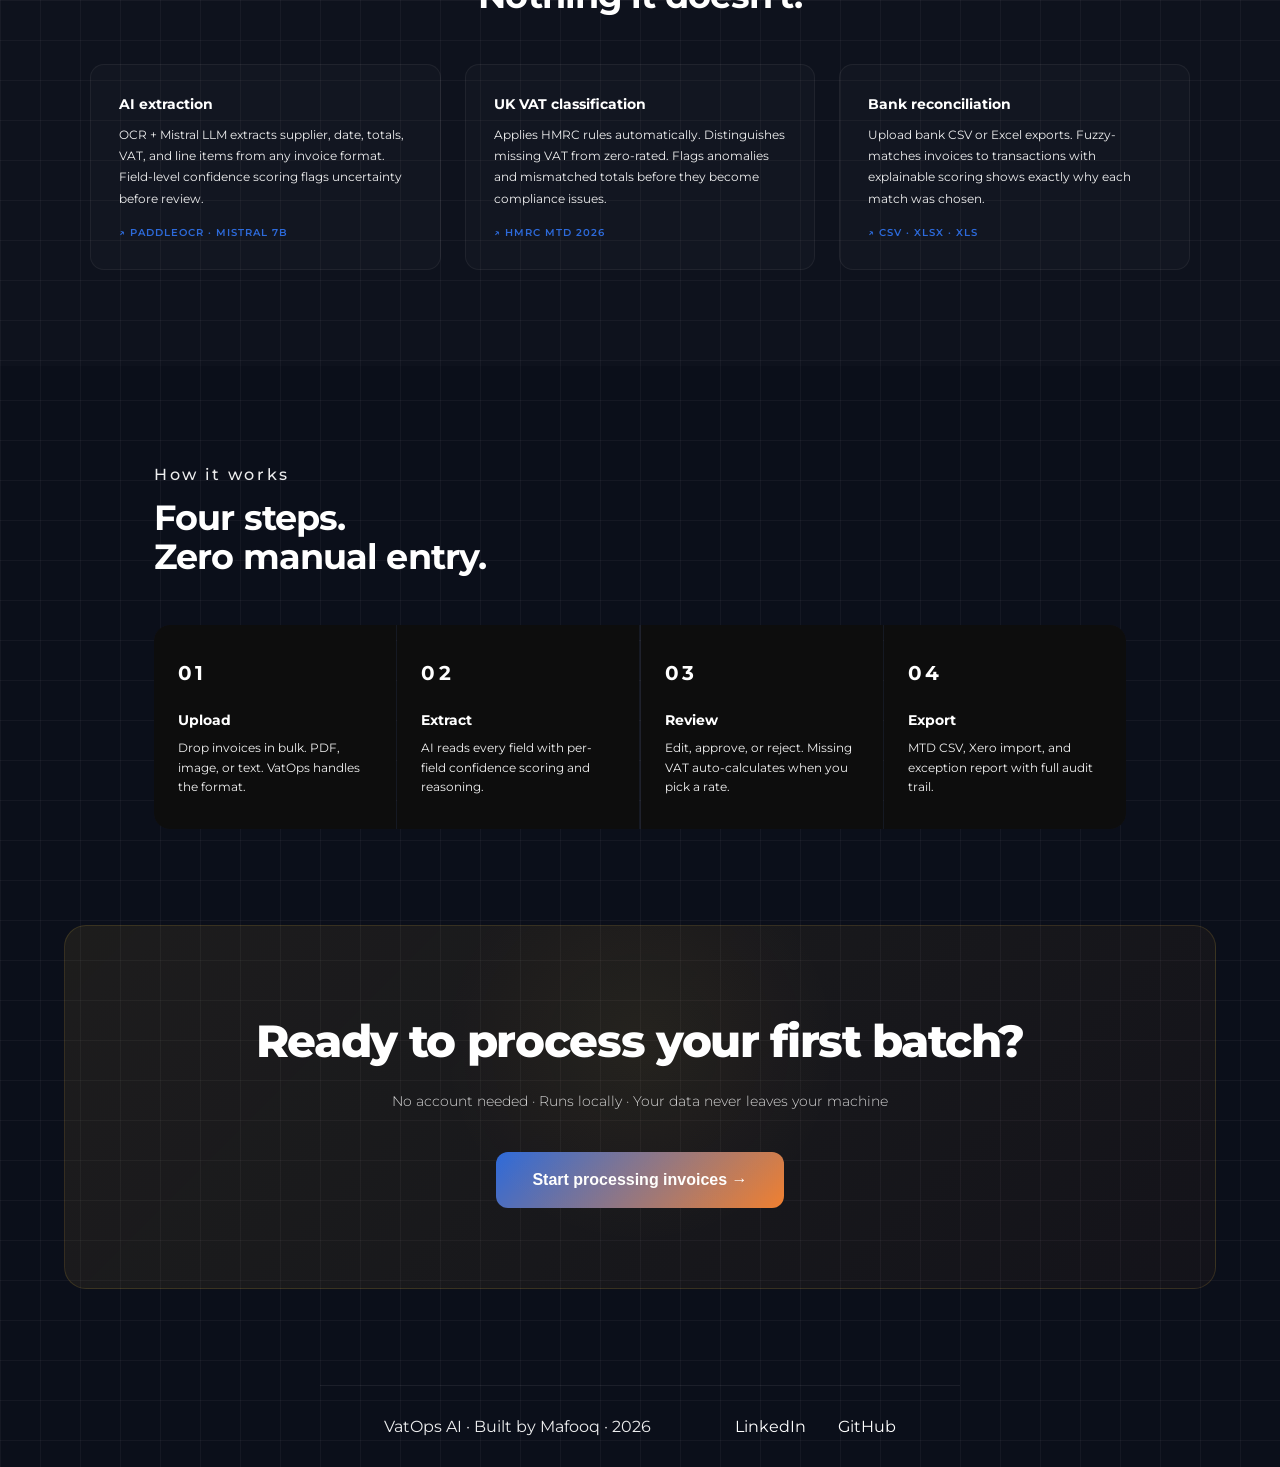
==== commit 28084aa7: "Remove Get Started from nav" ====
--- a/landing.html
+++ b/landing.html
@@ -515,23 +515,25 @@
 /* ── Mobile responsive ── */
 @media (max-width: 640px) {
     nav {
-        padding: 0 1.25rem;
-        flex-wrap: nowrap;
-        overflow-x: auto;
-        height: auto;
-        min-height: 60px;
-        gap: 0.5rem;
-    }
-    .nav-logo { font-size: 0.9rem; flex-shrink: 0; }
-    .nav-links {
-        display: none;
+        padding: 0 1rem;
+        height: 56px;
+        gap: 0;
+    }
+    .nav-logo { 
+        font-size: 0.85rem; 
+        flex-shrink: 0;
+        margin-right: 0;
+    }
+    .nav-links { 
+        display: none !important; 
     }
     .nav-cta {
         margin-left: auto;
         flex-shrink: 0;
         font-size: 0.78rem;
-        padding: 7px 14px;
+        padding: 8px 14px;
         white-space: nowrap;
+        border-radius: 8px;
     }
 
     .hero {
@@ -586,7 +588,6 @@
     <li><a href="#how">How it works</a></li>
     <li><a href="https://mafooq-vatops-ai.hf.space/app?view=contact">Contact</a></li>
 </ul>
-    <a class="nav-cta" href="https://mafooq-vatops-ai.hf.space/app?go=start">Get Started &rarr;</a>
 </nav>
 
 <!-- HERO -->
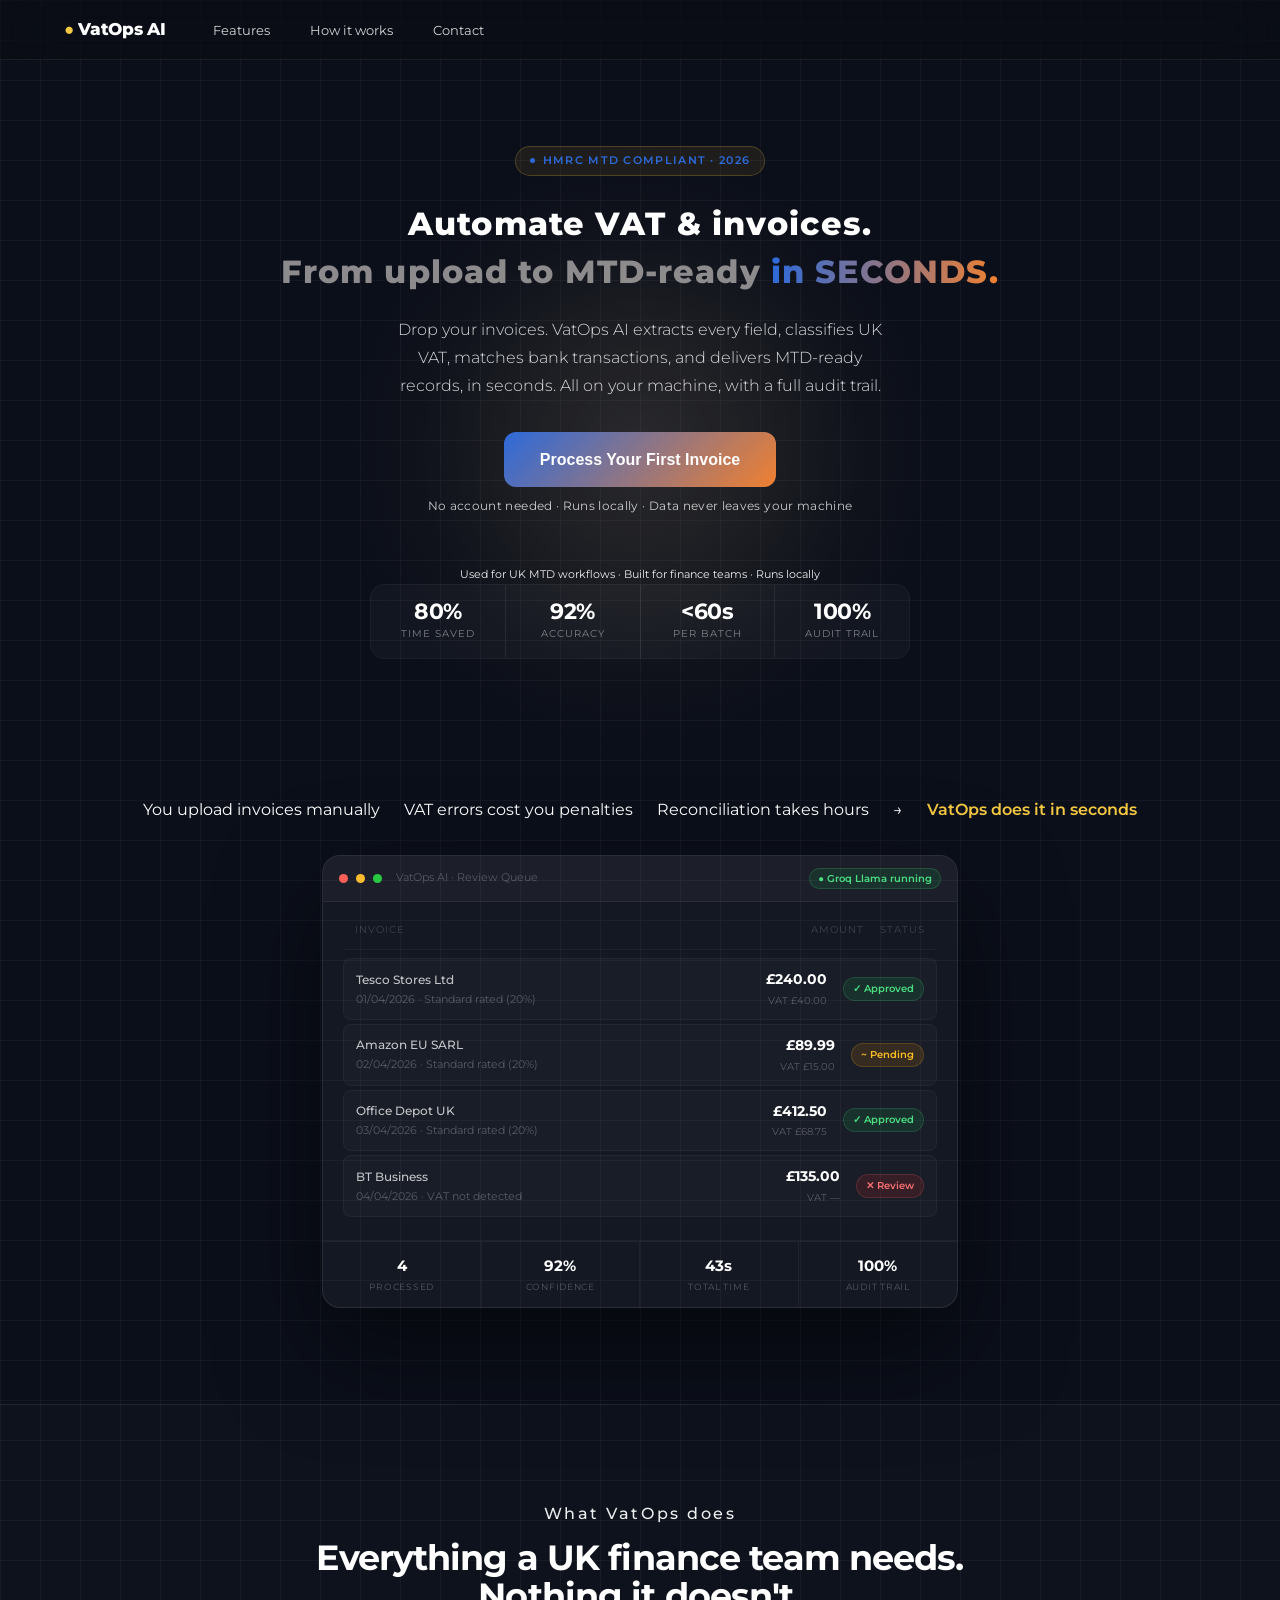
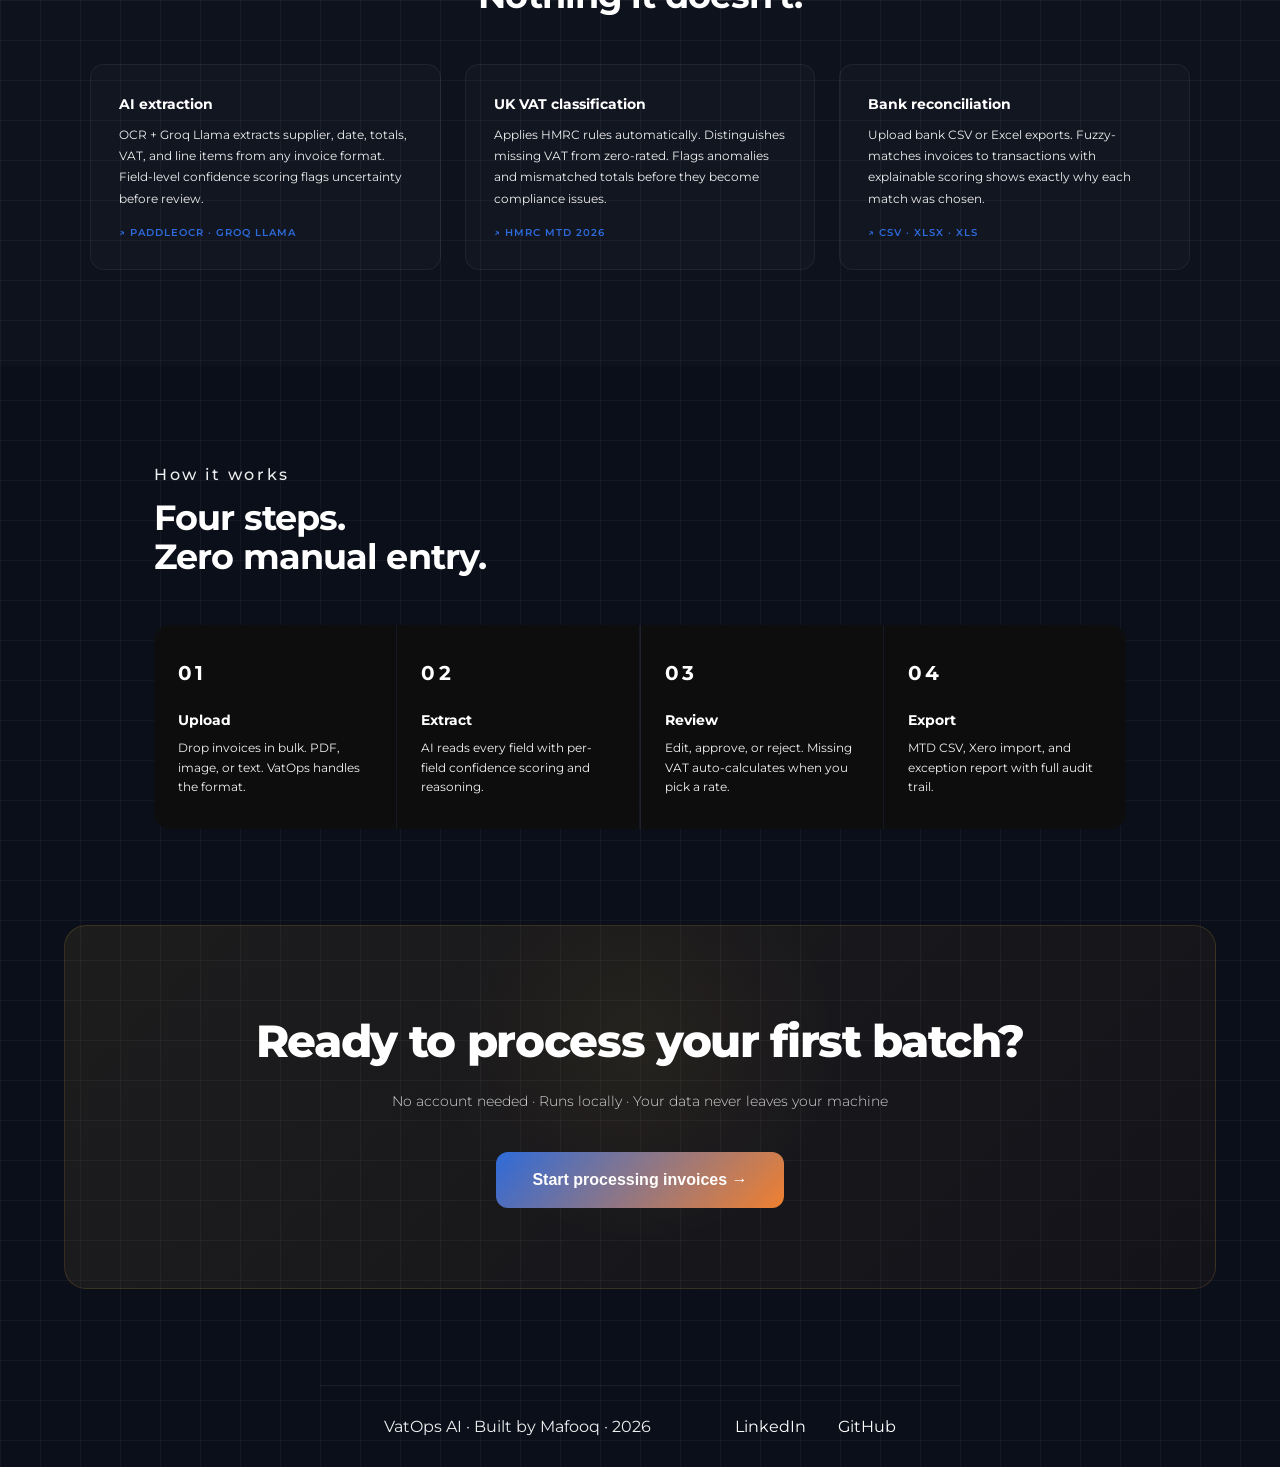
==== commit 942cebdc: "Fix OG tags and remove Mistral references" ====
--- a/landing.html
+++ b/landing.html
@@ -3,6 +3,15 @@
 <head>
 <meta charset="UTF-8">
 <meta name="viewport" content="width=device-width, initial-scale=1.0">
+<meta property="og:title" content="VatOps AI — UK MTD Invoice Processor">
+<meta property="og:description" content="Drop invoices, AI extracts every field, classifies UK VAT, matches bank transactions. MTD-ready exports in seconds.">
+<meta property="og:image" content="https://mafooq-vatops-ai.hf.space/static/og-image.png">
+<meta property="og:url" content="https://s-mafooq.github.io/vatops-ai/landing.html">
+<meta property="og:type" content="website">
+<meta name="twitter:card" content="summary_large_image">
+<meta name="twitter:title" content="VatOps AI — UK MTD Invoice Processor">
+<meta name="twitter:description" content="Drop invoices, AI extracts every field, classifies UK VAT, matches bank transactions. MTD-ready exports in seconds.">
+<meta name="twitter:image" content="https://mafooq-vatops-ai.hf.space/static/og-image.png">
 <title>VatOps AI — UK MTD Invoice Processing</title>
 <link rel="preconnect" href="https://fonts.googleapis.com">
 <link href="https://fonts.googleapis.com/css2?family=Montserrat:wght@400;600;700;800&family=DM+Sans:wght@300;400;500&display=swap" rel="stylesheet">
@@ -77,19 +86,7 @@
     position: relative;
 }
 .nav-links a:hover { color: var(--white); }
-.nav-cta {
-    margin-left: auto;
-    display: inline-flex; align-items: center; gap: 8px;
-    font-family: 'Montserrat', sans-serif;
-    color: var(--white); text-decoration: none;
-    font-size: 0.82rem; font-weight: 500;
-    background: linear-gradient(135deg, var(--blue), var(--orange));
-    border: none; border-radius: 8px;
-    padding: 8px 20px; cursor: pointer;
-    transition: background 0.18s, transform 0.15s;
-    text-decoration: none;
-}
-.nav-cta:hover { background: var(--blue); transform: translateY(-1px); }
+
 
 body {
     background-color: #0b0f1a;
@@ -527,15 +524,6 @@
     .nav-links { 
         display: none !important; 
     }
-    .nav-cta {
-        margin-left: auto;
-        flex-shrink: 0;
-        font-size: 0.78rem;
-        padding: 8px 14px;
-        white-space: nowrap;
-        border-radius: 8px;
-    }
-
     .hero {
         padding: 80px 1.25rem 40px;
         min-height: auto;
@@ -640,7 +628,7 @@
             <span class="win-dot" style="background:#febc2e"></span>
             <span class="win-dot" style="background:#28c840"></span>
             <span class="preview-title">VatOps AI &middot; Review Queue</span>
-            <span class="preview-pill">&#9679; Mistral running</span>
+            <span class="preview-pill">&#9679; Groq Llama running</span>
         </div>
         <div class="preview-body">
             <div class="preview-head">
@@ -684,8 +672,8 @@
         <div class="features-grid">
             <div class="feat">
                 <div class="feat-title">AI extraction</div>
-                <div class="feat-desc">OCR + Mistral LLM extracts supplier, date, totals, VAT, and line items from any invoice format. Field-level confidence scoring flags uncertainty before review.</div>
-                <span class="feat-tag">&#8599; PaddleOCR &middot; Mistral 7B</span>
+                <div class="feat-desc">OCR + Groq Llama extracts supplier, date, totals, VAT, and line items from any invoice format. Field-level confidence scoring flags uncertainty before review.</div>
+                <span class="feat-tag">&#8599; PaddleOCR &middot; Groq Llama</span>
             </div>
             <div class="feat">
                 <div class="feat-title">UK VAT classification</div>
